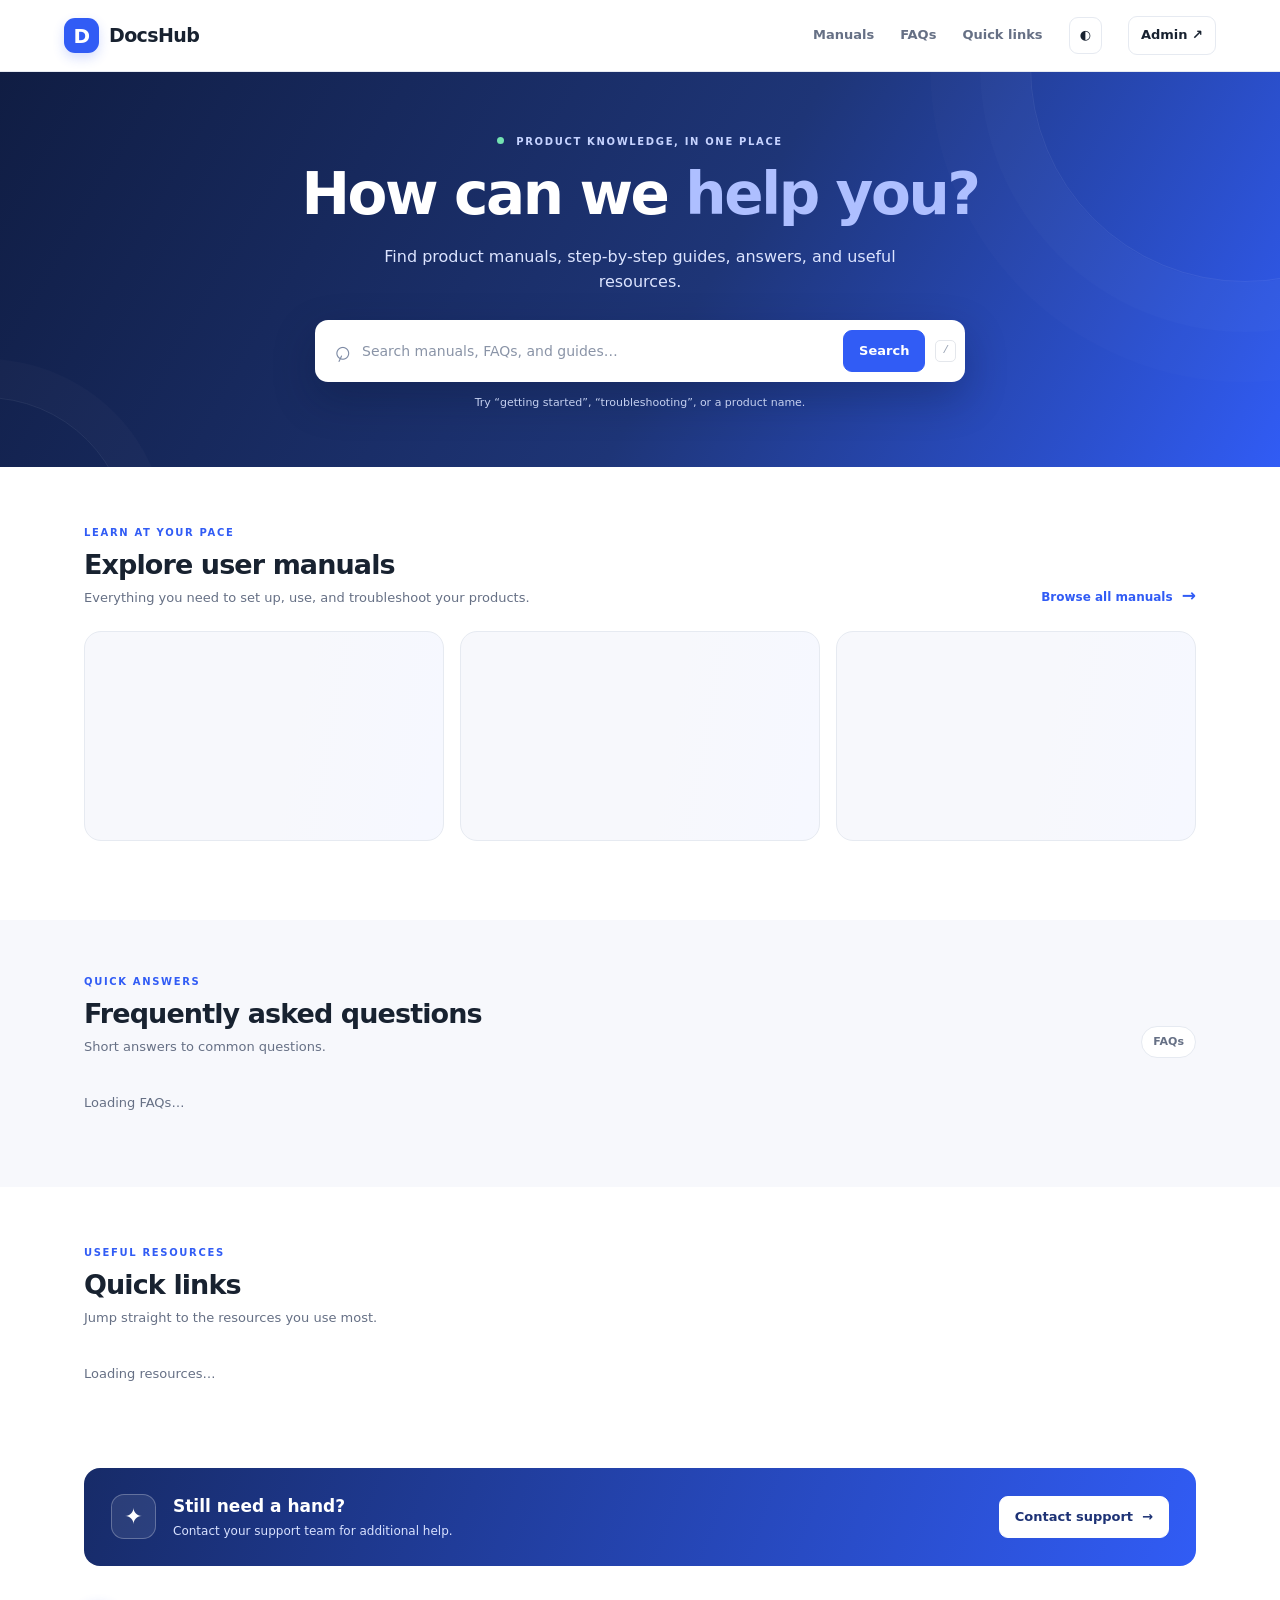
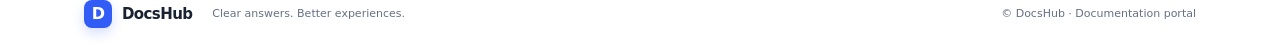
==== index.html @ a4326305 "Add files via upload" ====
<!doctype html>
<html lang="en">
<head>
  <meta charset="utf-8">
  <meta name="viewport" content="width=device-width, initial-scale=1">
  <meta name="description" content="Product manuals, how-to guides, FAQs, and support resources.">
  <meta name="theme-color" content="#172554">
  <title>DocsHub — Help Center</title>
  <link rel="icon" href="assets/images/favicon.svg" type="image/svg+xml">
  <link rel="stylesheet" href="assets/css/styles.css">
</head>
<body>
  <a class="skip-link" href="#main">Skip to content</a>
  <header class="topbar">
    <a class="brand" href="./" aria-label="DocsHub home">
      <span class="brand-mark" aria-hidden="true">D</span><span>DocsHub</span>
    </a>
    <nav class="top-nav" aria-label="Main navigation">
      <a href="#manuals">Manuals</a><a href="#faqs">FAQs</a><a href="#quick-links">Quick links</a>
      <button id="theme-toggle" class="icon-button" type="button" aria-label="Switch color theme" title="Switch theme">◐</button>
      <a class="admin-link" href="https://github.com/YOUR-USERNAME/YOUR-DOCS-REPO" target="_blank" rel="noopener noreferrer">Admin ↗</a>
    </nav>
    <button class="menu-toggle" id="menu-toggle" aria-label="Open navigation" aria-expanded="false">☰</button>
  </header>

  <main id="main">
    <section class="hero">
      <div class="hero-inner">
        <p class="eyebrow"><span class="status-dot"></span> PRODUCT KNOWLEDGE, IN ONE PLACE</p>
        <h1>How can we <span>help you?</span></h1>
        <p class="hero-copy">Find product manuals, step-by-step guides, answers, and useful resources.</p>
        <form class="search-box" id="search-form" role="search">
          <span aria-hidden="true" class="search-icon">⌕</span>
          <label class="sr-only" for="site-search">Search documentation</label>
          <input id="site-search" type="search" placeholder="Search manuals, FAQs, and guides…" autocomplete="off">
          <button type="submit" class="button button-primary">Search</button>
          <kbd class="search-shortcut">/</kbd>
        </form>
        <p class="search-hint">Try “getting started”, “troubleshooting”, or a product name.</p>
      </div>
      <div class="hero-orb orb-one"></div><div class="hero-orb orb-two"></div>
    </section>

    <section class="page-section" id="search-results-section" hidden>
      <div class="section-heading"><div><p class="eyebrow light-eyebrow">SEARCH</p><h2 id="search-results-title">Results</h2><p id="search-results-count" class="muted"></p></div><button id="clear-search" class="button button-quiet" type="button">Clear search</button></div>
      <div id="search-results" class="content-grid"></div>
    </section>

    <section class="page-section" id="manuals">
      <div class="section-heading">
        <div><p class="eyebrow light-eyebrow">LEARN AT YOUR PACE</p><h2>Explore user manuals</h2><p class="muted">Everything you need to set up, use, and troubleshoot your products.</p></div>
        <a class="subtle-link" href="#manual-list">Browse all manuals <span>→</span></a>
      </div>
      <div class="content-grid" id="featured-manuals" aria-live="polite">
        <div class="skeleton-card"></div><div class="skeleton-card"></div><div class="skeleton-card"></div>
      </div>
      <div id="manual-list" class="all-content-list"></div>
    </section>

    <section class="page-section tint-section" id="faqs">
      <div class="section-heading">
        <div><p class="eyebrow light-eyebrow">QUICK ANSWERS</p><h2>Frequently asked questions</h2><p class="muted">Short answers to common questions.</p></div>
        <span class="count-label" id="faq-count">FAQs</span>
      </div>
      <div class="faq-list" id="faq-list"><p class="muted">Loading FAQs…</p></div>
    </section>

    <section class="page-section" id="quick-links">
      <div class="section-heading">
        <div><p class="eyebrow light-eyebrow">USEFUL RESOURCES</p><h2>Quick links</h2><p class="muted">Jump straight to the resources you use most.</p></div>
      </div>
      <div class="quick-links-grid" id="quick-links-list"><p class="muted">Loading resources…</p></div>
    </section>

    <section class="contact-strip">
      <div class="contact-symbol">✦</div><div><h2>Still need a hand?</h2><p>Contact your support team for additional help.</p></div>
      <a href="mailto:support@example.com" class="button button-light" id="support-link">Contact support <span>→</span></a>
    </section>
  </main>

  <footer class="footer">
    <a class="brand footer-brand" href="./"><span class="brand-mark">D</span><span>DocsHub</span></a>
    <p>Clear answers. Better experiences.</p>
    <span>© <span id="year"></span> DocsHub · Documentation portal</span>
  </footer>

  <template id="manual-card-template">
    <article class="doc-card">
      <div class="card-topline"><span class="doc-icon" aria-hidden="true">▤</span><span class="doc-category"></span></div>
      <h3 class="doc-title"></h3><p class="doc-description"></p>
      <div class="doc-card-footer"><span class="doc-updated"></span><a class="doc-open" href="#">Read guide <span>→</span></a></div>
    </article>
  </template>
  <script src="assets/js/app.js" defer></script>
</body>
</html>
---- assets/css/styles.css ----
:root{color-scheme:light;--bg:#fff;--surface:#fff;--surface-soft:#f7f8fc;--surface-tint:#f6f8ff;--ink:#182230;--muted:#667085;--line:#e6eaf1;--blue:#315cf5;--blue-dark:#2447d6;--navy:#101d43;--shadow:0 12px 32px rgba(20,34,70,.055);--radius:17px}
:root[data-theme="dark"]{color-scheme:dark;--bg:#0d1322;--surface:#121b2d;--surface-soft:#101a2b;--surface-tint:#111d35;--ink:#eef2ff;--muted:#aab6ce;--line:#26334a;--blue:#7d99ff;--blue-dark:#9bb0ff;--navy:#0b1430;--shadow:0 12px 32px rgba(0,0,0,.15)}
*{box-sizing:border-box}html{scroll-behavior:smooth;scroll-padding-top:88px}body{margin:0;background:var(--bg);color:var(--ink);font:15px/1.6 Inter,ui-sans-serif,system-ui,-apple-system,BlinkMacSystemFont,"Segoe UI",sans-serif}a{color:inherit;text-decoration:none}button,input{font:inherit}button,a{-webkit-tap-highlight-color:transparent}.skip-link{position:absolute;top:-100px;left:12px;background:var(--surface);padding:10px;z-index:50}.skip-link:focus{top:10px}.sr-only{position:absolute;width:1px;height:1px;padding:0;margin:-1px;overflow:hidden;clip:rect(0,0,0,0);white-space:nowrap;border:0}
.topbar{height:72px;padding:0 clamp(18px,5vw,76px);display:flex;align-items:center;justify-content:space-between;background:var(--surface);border-bottom:1px solid var(--line);position:sticky;top:0;z-index:20}.brand{display:inline-flex;align-items:center;gap:10px;font-size:19px;font-weight:820;letter-spacing:-.6px}.brand-mark{display:grid;place-items:center;width:35px;height:35px;border-radius:11px;background:var(--blue);color:#fff;font-size:20px;font-weight:850;box-shadow:0 5px 12px #315cf533}.top-nav{display:flex;align-items:center;gap:26px;font-size:13px;font-weight:650;color:var(--muted)}.top-nav>a:not(.admin-link):hover{color:var(--blue)}.admin-link{border:1px solid var(--line);padding:8px 12px;border-radius:9px;color:var(--ink)}.icon-button,.menu-toggle{background:transparent;border:1px solid var(--line);border-radius:9px;padding:7px 10px;color:var(--ink)}.menu-toggle{display:none}
.hero{min-height:390px;position:relative;overflow:hidden;display:grid;place-items:center;text-align:center;background:linear-gradient(120deg,#101d43,#1e3577 55%,#315cf5);color:#fff;padding:62px 20px 55px}.hero-inner{width:min(100%,760px);position:relative;z-index:2}.eyebrow{font-size:10px;letter-spacing:1.65px;font-weight:850;margin:0 0 13px;color:#c6d3ff}.status-dot{display:inline-block;width:7px;height:7px;background:#73e2b1;border-radius:50%;margin:0 7px 1px 0}.hero h1{font-size:clamp(38px,5vw,58px);line-height:1.1;letter-spacing:-2.4px;margin:0 0 17px;font-weight:800}.hero h1 span{color:#aebfff}.hero-copy{font-size:16px;color:#dce4ff;margin:0 auto 25px;max-width:530px}.search-box{height:62px;background:white;border:1px solid #ffffff88;border-radius:13px;display:flex;align-items:center;gap:10px;padding:7px 8px 7px 17px;box-shadow:0 16px 42px #07112f45;max-width:650px;margin:0 auto}.search-icon{font-size:28px;line-height:1;color:#7d8aa4;transform:rotate(-20deg)}.search-box input{flex:1;min-width:0;border:0;outline:0;background:transparent;color:#182230;font-size:14px}.search-box input::placeholder{color:#8a94a7}.button{display:inline-flex;justify-content:center;align-items:center;gap:9px;border:1px solid var(--line);border-radius:9px;padding:10px 15px;font-size:13px;font-weight:750;background:var(--surface);color:var(--ink);cursor:pointer;transition:transform .15s,background .15s}.button:hover{transform:translateY(-1px)}.button-primary{background:#315cf5;color:white;border-color:#315cf5}.button-primary:hover{background:#2447d6}.button-quiet{background:var(--surface-soft)}.button-light{background:#fff;color:#1d3275;border-color:#fff}.search-shortcut{font-size:11px;color:#98a2b3;border:1px solid #e4e7ec;border-radius:5px;padding:1px 6px}.search-hint{font-size:11px;color:#c5d0f0;margin:12px 0 0}.hero-orb{position:absolute;border:1px solid #ffffff12;border-radius:50%;pointer-events:none}.orb-one{width:430px;height:430px;right:-180px;top:-220px;box-shadow:0 0 0 50px #ffffff04,0 0 0 100px #ffffff03}.orb-two{width:290px;height:290px;left:-160px;bottom:-220px;box-shadow:0 0 0 38px #ffffff05}
.page-section{max-width:1160px;margin:0 auto;padding:58px 24px 10px}.section-heading{display:flex;align-items:end;justify-content:space-between;gap:20px;margin-bottom:22px}.section-heading h2{font-size:27px;line-height:1.2;letter-spacing:-.9px;margin:0 0 7px}.section-heading .muted{margin:0}.light-eyebrow{color:var(--blue);margin-bottom:8px}.muted{color:var(--muted);font-size:13px}.subtle-link{font-size:12px;color:var(--blue);font-weight:800;white-space:nowrap}.subtle-link span{font-size:17px;margin-left:5px}.content-grid{display:grid;grid-template-columns:repeat(3,minmax(0,1fr));gap:16px}.doc-card{padding:20px 20px 17px;border:1px solid var(--line);background:var(--surface);border-radius:var(--radius);box-shadow:var(--shadow);min-width:0;display:flex;flex-direction:column;transition:transform .18s,border-color .18s}.doc-card:hover{transform:translateY(-3px);border-color:#b7c6ff}.card-topline{display:flex;align-items:center;justify-content:space-between;gap:8px}.doc-icon{width:41px;height:41px;display:grid;place-items:center;border-radius:12px;background:var(--surface-tint);color:var(--blue);font-size:21px}.doc-category{font-size:10px;letter-spacing:.4px;text-transform:uppercase;font-weight:800;color:var(--muted)}.doc-title{font-size:16px;line-height:1.4;letter-spacing:-.2px;margin:17px 0 7px}.doc-description{font-size:12px;line-height:1.7;color:var(--muted);margin:0 0 22px;flex:1}.doc-card-footer{display:flex;align-items:center;justify-content:space-between;gap:8px;border-top:1px solid var(--line);padding-top:13px;font-size:10px;color:var(--muted)}.doc-open{font-size:11px;font-weight:800;color:var(--blue);white-space:nowrap}.doc-open span{font-size:15px;margin-left:3px}.all-content-list{display:grid;grid-template-columns:repeat(2,minmax(0,1fr));gap:9px;margin-top:14px}.list-row{display:flex;align-items:center;gap:10px;border:1px solid var(--line);background:var(--surface);border-radius:10px;padding:12px 14px;font-size:12px}.list-row .list-meta{color:var(--muted);font-size:10px;margin-left:auto}.tint-section{max-width:none;background:var(--surface-soft);margin-top:55px;padding:54px max(24px,calc((100% - 1112px)/2)) 60px}.tint-section .section-heading,.tint-section .faq-list{max-width:1112px;margin-left:auto;margin-right:auto}.count-label{font-size:11px;font-weight:750;color:var(--muted);background:var(--bg);border:1px solid var(--line);border-radius:99px;padding:6px 11px}.faq-list{display:grid;grid-template-columns:repeat(2,minmax(0,1fr));gap:10px}.faq-item{align-self:start;background:var(--surface);border:1px solid var(--line);border-radius:11px;overflow:hidden}.faq-item summary{cursor:pointer;list-style:none;display:flex;gap:12px;align-items:center;padding:15px 16px;font-size:12px;font-weight:750}.faq-item summary::-webkit-details-marker{display:none}.faq-item summary:after{content:"+";margin-left:auto;color:var(--blue);font-size:19px;font-weight:400}.faq-item[open] summary:after{content:"−"}.faq-qmark{display:grid;place-items:center;flex:0 0 25px;width:25px;height:25px;background:var(--surface-tint);color:var(--blue);border-radius:7px}.faq-answer{padding:0 17px 16px 53px;color:var(--muted);font-size:12px;line-height:1.8}.faq-answer p:first-child{margin-top:0}.quick-links-grid{display:grid;grid-template-columns:repeat(3,minmax(0,1fr));gap:12px}.quick-link{display:flex;align-items:center;gap:12px;padding:15px;border:1px solid var(--line);border-radius:12px;background:var(--surface);min-width:0}.quick-link-icon{display:grid;place-items:center;width:37px;height:37px;flex:0 0 37px;background:var(--surface-tint);color:var(--blue);border-radius:10px;font-size:18px}.quick-link-copy{min-width:0}.quick-link-copy strong{display:block;font-size:12px}.quick-link-copy small{display:block;color:var(--muted);font-size:10px;margin-top:2px;overflow-wrap:anywhere}.quick-link-arrow{margin-left:auto;color:var(--blue)}.contact-strip{max-width:1112px;margin:60px auto 0;padding:25px 27px;display:flex;align-items:center;gap:17px;border-radius:16px;background:linear-gradient(110deg,#172b68,#315cf5);color:#fff}.contact-symbol{display:grid;place-items:center;width:45px;height:45px;border:1px solid #ffffff44;background:#ffffff15;border-radius:13px;font-size:22px}.contact-strip h2{font-size:17px;margin:0 0 2px}.contact-strip p{font-size:12px;color:#d8e1ff;margin:0}.contact-strip .button{margin-left:auto;white-space:nowrap}.footer{max-width:1160px;margin:0 auto;padding:34px 24px 28px;display:flex;align-items:center;gap:20px;color:var(--muted);font-size:11px}.footer-brand{color:var(--ink);font-size:15px}.footer-brand .brand-mark{width:28px;height:28px;font-size:16px;border-radius:8px}.footer p{margin:0}.footer>span{margin-left:auto}.skeleton-card{height:210px;border:1px solid var(--line);border-radius:var(--radius);background:linear-gradient(100deg,var(--surface-soft) 30%,var(--surface-tint) 50%,var(--surface-soft) 70%);background-size:200% 100%;animation:shimmer 1.3s infinite}@keyframes shimmer{to{background-position:-200% 0}}.empty-state{grid-column:1/-1;text-align:center;border:1px dashed var(--line);padding:28px;border-radius:12px;color:var(--muted);font-size:13px}.notice{padding:12px 15px;background:var(--surface-tint);border:1px solid var(--line);border-radius:10px;color:var(--muted);font-size:12px}
@media(max-width:850px){.top-nav{gap:15px}.content-grid{grid-template-columns:repeat(2,minmax(0,1fr))}.quick-links-grid{grid-template-columns:repeat(2,minmax(0,1fr))}.contact-strip{margin-left:20px;margin-right:20px}.page-section{padding-top:46px}.tint-section{padding-left:24px;padding-right:24px}}
@media(max-width:620px){.topbar{height:64px}.top-nav{display:none;position:absolute;top:63px;left:0;right:0;background:var(--surface);border-bottom:1px solid var(--line);padding:14px 20px 18px;flex-direction:column;align-items:stretch;gap:0}.top-nav.open{display:flex}.top-nav a,.top-nav button{padding:11px 8px;text-align:left}.menu-toggle{display:block}.hero{min-height:365px;padding:50px 17px}.hero h1{letter-spacing:-1.6px}.hero-copy{font-size:14px}.search-box{height:56px;padding-left:12px;gap:7px}.search-box .button{padding:9px 11px}.search-shortcut{display:none}.page-section{padding:42px 17px 5px}.section-heading{align-items:flex-start;flex-direction:column;gap:10px}.section-heading h2{font-size:24px}.content-grid,.faq-list,.quick-links-grid,.all-content-list{grid-template-columns:1fr}.doc-card{padding:17px}.doc-description{margin-bottom:16px}.tint-section{margin-top:42px;padding:40px 17px}.tint-section .section-heading{margin-bottom:17px}.contact-strip{margin:40px 17px 0;padding:20px;flex-wrap:wrap}.contact-strip .button{margin:8px 0 0;width:100%}.footer{padding:28px 18px;display:grid;grid-template-columns:1fr auto;gap:10px}.footer p{grid-column:1/-1;grid-row:2}.footer>span{grid-column:1/-1;margin:4px 0 0}.faq-answer{padding-left:53px}}
@media(prefers-reduced-motion:reduce){*,*:before,*:after{scroll-behavior:auto!important;animation:none!important;transition:none!important}}

/* Reader styles are also included in styles.css below for single-file simplicity. */
.reader{max-width:850px;margin:20px auto;background:var(--surface);border:1px solid var(--line);border-radius:18px;padding:clamp(22px,5vw,54px);box-shadow:var(--shadow)}.back-button{border:0;background:transparent;color:var(--blue);font-weight:750;cursor:pointer;margin-bottom:18px}.reader h1{font-size:clamp(30px,4vw,42px);line-height:1.15;letter-spacing:-1.4px;margin:8px 0 15px}.reader-meta{font-size:12px;color:var(--muted);border-bottom:1px solid var(--line);padding-bottom:20px}.reader-body{font-size:15px;line-height:1.85;overflow-wrap:anywhere}.reader-body h2,.reader-body h3{line-height:1.3;margin-top:30px}.reader-body a,.reader-feedback a{color:var(--blue);text-decoration:underline}.reader-body blockquote{border-left:3px solid var(--blue);margin:18px 0;padding:9px 15px;background:var(--surface-soft);color:var(--muted)}.reader-body code{background:var(--surface-soft);border:1px solid var(--line);padding:2px 5px;border-radius:4px;font-size:.9em}.reader-feedback{font-size:12px;color:var(--muted);margin:18px 0 0}.reader hr{border:0;border-top:1px solid var(--line);margin-top:30px}
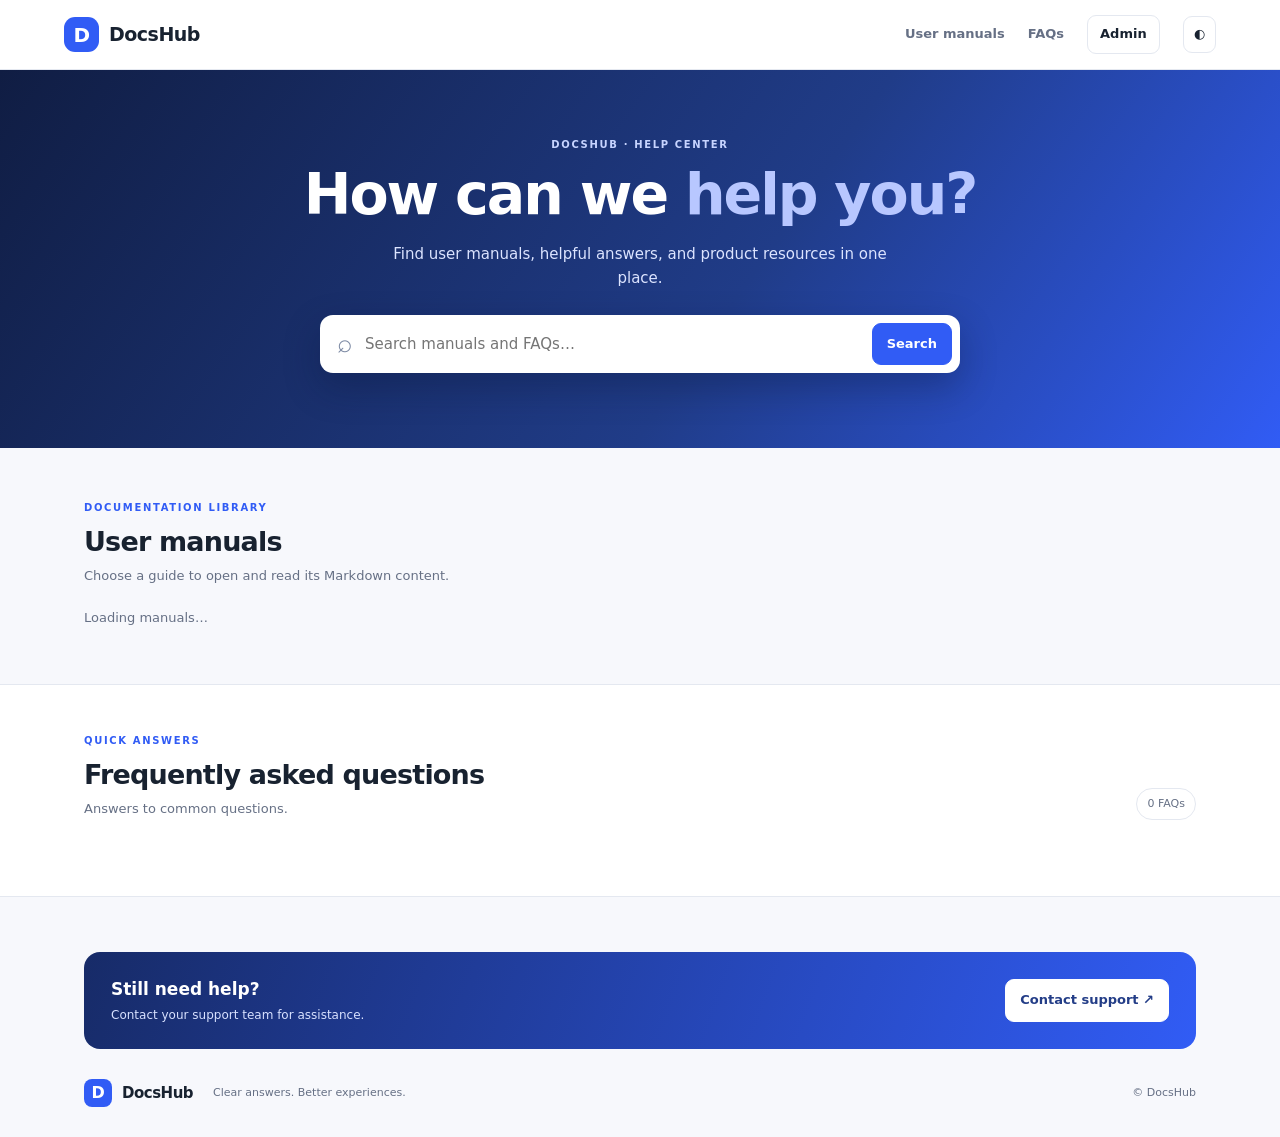
==== commit bd3bb3a1: "Add files via upload" ====
--- a/index.html
+++ b/index.html
@@ -1,96 +1,29 @@
 <!doctype html>
 <html lang="en">
 <head>
-  <meta charset="utf-8">
-  <meta name="viewport" content="width=device-width, initial-scale=1">
-  <meta name="description" content="Product manuals, how-to guides, FAQs, and support resources.">
-  <meta name="theme-color" content="#172554">
-  <title>DocsHub — Help Center</title>
-  <link rel="icon" href="assets/images/favicon.svg" type="image/svg+xml">
-  <link rel="stylesheet" href="assets/css/styles.css">
+<meta charset="utf-8"><meta name="viewport" content="width=device-width,initial-scale=1">
+<meta name="description" content="Browse user manuals and FAQs.">
+<title>DocsHub — User Manuals</title>
+<link rel="stylesheet" href="assets/css/styles.css">
 </head>
 <body>
-  <a class="skip-link" href="#main">Skip to content</a>
-  <header class="topbar">
-    <a class="brand" href="./" aria-label="DocsHub home">
-      <span class="brand-mark" aria-hidden="true">D</span><span>DocsHub</span>
-    </a>
-    <nav class="top-nav" aria-label="Main navigation">
-      <a href="#manuals">Manuals</a><a href="#faqs">FAQs</a><a href="#quick-links">Quick links</a>
-      <button id="theme-toggle" class="icon-button" type="button" aria-label="Switch color theme" title="Switch theme">◐</button>
-      <a class="admin-link" href="https://github.com/YOUR-USERNAME/YOUR-DOCS-REPO" target="_blank" rel="noopener noreferrer">Admin ↗</a>
-    </nav>
-    <button class="menu-toggle" id="menu-toggle" aria-label="Open navigation" aria-expanded="false">☰</button>
-  </header>
-
-  <main id="main">
-    <section class="hero">
-      <div class="hero-inner">
-        <p class="eyebrow"><span class="status-dot"></span> PRODUCT KNOWLEDGE, IN ONE PLACE</p>
-        <h1>How can we <span>help you?</span></h1>
-        <p class="hero-copy">Find product manuals, step-by-step guides, answers, and useful resources.</p>
-        <form class="search-box" id="search-form" role="search">
-          <span aria-hidden="true" class="search-icon">⌕</span>
-          <label class="sr-only" for="site-search">Search documentation</label>
-          <input id="site-search" type="search" placeholder="Search manuals, FAQs, and guides…" autocomplete="off">
-          <button type="submit" class="button button-primary">Search</button>
-          <kbd class="search-shortcut">/</kbd>
-        </form>
-        <p class="search-hint">Try “getting started”, “troubleshooting”, or a product name.</p>
-      </div>
-      <div class="hero-orb orb-one"></div><div class="hero-orb orb-two"></div>
-    </section>
-
-    <section class="page-section" id="search-results-section" hidden>
-      <div class="section-heading"><div><p class="eyebrow light-eyebrow">SEARCH</p><h2 id="search-results-title">Results</h2><p id="search-results-count" class="muted"></p></div><button id="clear-search" class="button button-quiet" type="button">Clear search</button></div>
-      <div id="search-results" class="content-grid"></div>
-    </section>
-
-    <section class="page-section" id="manuals">
-      <div class="section-heading">
-        <div><p class="eyebrow light-eyebrow">LEARN AT YOUR PACE</p><h2>Explore user manuals</h2><p class="muted">Everything you need to set up, use, and troubleshoot your products.</p></div>
-        <a class="subtle-link" href="#manual-list">Browse all manuals <span>→</span></a>
-      </div>
-      <div class="content-grid" id="featured-manuals" aria-live="polite">
-        <div class="skeleton-card"></div><div class="skeleton-card"></div><div class="skeleton-card"></div>
-      </div>
-      <div id="manual-list" class="all-content-list"></div>
-    </section>
-
-    <section class="page-section tint-section" id="faqs">
-      <div class="section-heading">
-        <div><p class="eyebrow light-eyebrow">QUICK ANSWERS</p><h2>Frequently asked questions</h2><p class="muted">Short answers to common questions.</p></div>
-        <span class="count-label" id="faq-count">FAQs</span>
-      </div>
-      <div class="faq-list" id="faq-list"><p class="muted">Loading FAQs…</p></div>
-    </section>
-
-    <section class="page-section" id="quick-links">
-      <div class="section-heading">
-        <div><p class="eyebrow light-eyebrow">USEFUL RESOURCES</p><h2>Quick links</h2><p class="muted">Jump straight to the resources you use most.</p></div>
-      </div>
-      <div class="quick-links-grid" id="quick-links-list"><p class="muted">Loading resources…</p></div>
-    </section>
-
-    <section class="contact-strip">
-      <div class="contact-symbol">✦</div><div><h2>Still need a hand?</h2><p>Contact your support team for additional help.</p></div>
-      <a href="mailto:support@example.com" class="button button-light" id="support-link">Contact support <span>→</span></a>
-    </section>
-  </main>
-
-  <footer class="footer">
-    <a class="brand footer-brand" href="./"><span class="brand-mark">D</span><span>DocsHub</span></a>
-    <p>Clear answers. Better experiences.</p>
-    <span>© <span id="year"></span> DocsHub · Documentation portal</span>
-  </footer>
-
-  <template id="manual-card-template">
-    <article class="doc-card">
-      <div class="card-topline"><span class="doc-icon" aria-hidden="true">▤</span><span class="doc-category"></span></div>
-      <h3 class="doc-title"></h3><p class="doc-description"></p>
-      <div class="doc-card-footer"><span class="doc-updated"></span><a class="doc-open" href="#">Read guide <span>→</span></a></div>
-    </article>
-  </template>
-  <script src="assets/js/app.js" defer></script>
-</body>
-</html>
+<header class="topbar">
+  <a class="brand" href="index.html"><span class="brand-mark">D</span><span>DocsHub</span></a>
+  <nav class="nav"><a href="#manuals">User manuals</a><a href="#faqs">FAQs</a><a class="nav-admin" href="admin.html">Admin</a><button id="theme-toggle" class="icon-btn" aria-label="Toggle dark mode">◐</button></nav>
+  <button class="menu-btn" id="menu-btn" aria-label="Toggle navigation">☰</button>
+</header>
+<main>
+<section class="hero"><div class="hero-inner">
+  <p class="eyebrow">DOCSHUB · HELP CENTER</p><h1>How can we <span>help you?</span></h1>
+  <p class="hero-copy">Find user manuals, helpful answers, and product resources in one place.</p>
+  <form id="search-form" class="searchbox"><span>⌕</span><input id="search-input" type="search" placeholder="Search manuals and FAQs…" aria-label="Search manuals and FAQs"><button class="btn btn-primary">Search</button></form>
+</div></section>
+<section class="section" id="search-results-section" hidden><div class="section-title"><div><p class="eyebrow blue">SEARCH</p><h2 id="search-title">Search results</h2><p id="search-count" class="muted"></p></div><button id="clear-search" class="btn">Clear</button></div><div id="search-results" class="manual-grid"></div></section>
+<section class="section" id="manuals"><div class="section-title"><div><p class="eyebrow blue">DOCUMENTATION LIBRARY</p><h2>User manuals</h2><p class="muted">Choose a guide to open and read its Markdown content.</p></div></div><div id="manual-grid" class="manual-grid"><p class="muted">Loading manuals…</p></div></section>
+<section class="section section-tint" id="faqs"><div class="section-title"><div><p class="eyebrow blue">QUICK ANSWERS</p><h2>Frequently asked questions</h2><p class="muted">Answers to common questions.</p></div><span class="count-pill" id="faq-count">0 FAQs</span></div><div id="faq-list" class="faq-grid"></div></section>
+<section class="contact"><div><h2>Still need help?</h2><p>Contact your support team for assistance.</p></div><a class="btn btn-light" id="support-link" href="mailto:support@example.com">Contact support ↗</a></section>
+</main>
+<footer class="footer"><a class="brand" href="index.html"><span class="brand-mark">D</span><span>DocsHub</span></a><span>Clear answers. Better experiences.</span><span>© <span id="year"></span> DocsHub</span></footer>
+<script src="assets/js/shared.js" defer></script>
+<script src="assets/js/customer.js" defer></script>
+</body></html>
--- a/assets/css/styles.css
+++ b/assets/css/styles.css
@@ -1,12 +1,5 @@
-:root{color-scheme:light;--bg:#fff;--surface:#fff;--surface-soft:#f7f8fc;--surface-tint:#f6f8ff;--ink:#182230;--muted:#667085;--line:#e6eaf1;--blue:#315cf5;--blue-dark:#2447d6;--navy:#101d43;--shadow:0 12px 32px rgba(20,34,70,.055);--radius:17px}
-:root[data-theme="dark"]{color-scheme:dark;--bg:#0d1322;--surface:#121b2d;--surface-soft:#101a2b;--surface-tint:#111d35;--ink:#eef2ff;--muted:#aab6ce;--line:#26334a;--blue:#7d99ff;--blue-dark:#9bb0ff;--navy:#0b1430;--shadow:0 12px 32px rgba(0,0,0,.15)}
-*{box-sizing:border-box}html{scroll-behavior:smooth;scroll-padding-top:88px}body{margin:0;background:var(--bg);color:var(--ink);font:15px/1.6 Inter,ui-sans-serif,system-ui,-apple-system,BlinkMacSystemFont,"Segoe UI",sans-serif}a{color:inherit;text-decoration:none}button,input{font:inherit}button,a{-webkit-tap-highlight-color:transparent}.skip-link{position:absolute;top:-100px;left:12px;background:var(--surface);padding:10px;z-index:50}.skip-link:focus{top:10px}.sr-only{position:absolute;width:1px;height:1px;padding:0;margin:-1px;overflow:hidden;clip:rect(0,0,0,0);white-space:nowrap;border:0}
-.topbar{height:72px;padding:0 clamp(18px,5vw,76px);display:flex;align-items:center;justify-content:space-between;background:var(--surface);border-bottom:1px solid var(--line);position:sticky;top:0;z-index:20}.brand{display:inline-flex;align-items:center;gap:10px;font-size:19px;font-weight:820;letter-spacing:-.6px}.brand-mark{display:grid;place-items:center;width:35px;height:35px;border-radius:11px;background:var(--blue);color:#fff;font-size:20px;font-weight:850;box-shadow:0 5px 12px #315cf533}.top-nav{display:flex;align-items:center;gap:26px;font-size:13px;font-weight:650;color:var(--muted)}.top-nav>a:not(.admin-link):hover{color:var(--blue)}.admin-link{border:1px solid var(--line);padding:8px 12px;border-radius:9px;color:var(--ink)}.icon-button,.menu-toggle{background:transparent;border:1px solid var(--line);border-radius:9px;padding:7px 10px;color:var(--ink)}.menu-toggle{display:none}
-.hero{min-height:390px;position:relative;overflow:hidden;display:grid;place-items:center;text-align:center;background:linear-gradient(120deg,#101d43,#1e3577 55%,#315cf5);color:#fff;padding:62px 20px 55px}.hero-inner{width:min(100%,760px);position:relative;z-index:2}.eyebrow{font-size:10px;letter-spacing:1.65px;font-weight:850;margin:0 0 13px;color:#c6d3ff}.status-dot{display:inline-block;width:7px;height:7px;background:#73e2b1;border-radius:50%;margin:0 7px 1px 0}.hero h1{font-size:clamp(38px,5vw,58px);line-height:1.1;letter-spacing:-2.4px;margin:0 0 17px;font-weight:800}.hero h1 span{color:#aebfff}.hero-copy{font-size:16px;color:#dce4ff;margin:0 auto 25px;max-width:530px}.search-box{height:62px;background:white;border:1px solid #ffffff88;border-radius:13px;display:flex;align-items:center;gap:10px;padding:7px 8px 7px 17px;box-shadow:0 16px 42px #07112f45;max-width:650px;margin:0 auto}.search-icon{font-size:28px;line-height:1;color:#7d8aa4;transform:rotate(-20deg)}.search-box input{flex:1;min-width:0;border:0;outline:0;background:transparent;color:#182230;font-size:14px}.search-box input::placeholder{color:#8a94a7}.button{display:inline-flex;justify-content:center;align-items:center;gap:9px;border:1px solid var(--line);border-radius:9px;padding:10px 15px;font-size:13px;font-weight:750;background:var(--surface);color:var(--ink);cursor:pointer;transition:transform .15s,background .15s}.button:hover{transform:translateY(-1px)}.button-primary{background:#315cf5;color:white;border-color:#315cf5}.button-primary:hover{background:#2447d6}.button-quiet{background:var(--surface-soft)}.button-light{background:#fff;color:#1d3275;border-color:#fff}.search-shortcut{font-size:11px;color:#98a2b3;border:1px solid #e4e7ec;border-radius:5px;padding:1px 6px}.search-hint{font-size:11px;color:#c5d0f0;margin:12px 0 0}.hero-orb{position:absolute;border:1px solid #ffffff12;border-radius:50%;pointer-events:none}.orb-one{width:430px;height:430px;right:-180px;top:-220px;box-shadow:0 0 0 50px #ffffff04,0 0 0 100px #ffffff03}.orb-two{width:290px;height:290px;left:-160px;bottom:-220px;box-shadow:0 0 0 38px #ffffff05}
-.page-section{max-width:1160px;margin:0 auto;padding:58px 24px 10px}.section-heading{display:flex;align-items:end;justify-content:space-between;gap:20px;margin-bottom:22px}.section-heading h2{font-size:27px;line-height:1.2;letter-spacing:-.9px;margin:0 0 7px}.section-heading .muted{margin:0}.light-eyebrow{color:var(--blue);margin-bottom:8px}.muted{color:var(--muted);font-size:13px}.subtle-link{font-size:12px;color:var(--blue);font-weight:800;white-space:nowrap}.subtle-link span{font-size:17px;margin-left:5px}.content-grid{display:grid;grid-template-columns:repeat(3,minmax(0,1fr));gap:16px}.doc-card{padding:20px 20px 17px;border:1px solid var(--line);background:var(--surface);border-radius:var(--radius);box-shadow:var(--shadow);min-width:0;display:flex;flex-direction:column;transition:transform .18s,border-color .18s}.doc-card:hover{transform:translateY(-3px);border-color:#b7c6ff}.card-topline{display:flex;align-items:center;justify-content:space-between;gap:8px}.doc-icon{width:41px;height:41px;display:grid;place-items:center;border-radius:12px;background:var(--surface-tint);color:var(--blue);font-size:21px}.doc-category{font-size:10px;letter-spacing:.4px;text-transform:uppercase;font-weight:800;color:var(--muted)}.doc-title{font-size:16px;line-height:1.4;letter-spacing:-.2px;margin:17px 0 7px}.doc-description{font-size:12px;line-height:1.7;color:var(--muted);margin:0 0 22px;flex:1}.doc-card-footer{display:flex;align-items:center;justify-content:space-between;gap:8px;border-top:1px solid var(--line);padding-top:13px;font-size:10px;color:var(--muted)}.doc-open{font-size:11px;font-weight:800;color:var(--blue);white-space:nowrap}.doc-open span{font-size:15px;margin-left:3px}.all-content-list{display:grid;grid-template-columns:repeat(2,minmax(0,1fr));gap:9px;margin-top:14px}.list-row{display:flex;align-items:center;gap:10px;border:1px solid var(--line);background:var(--surface);border-radius:10px;padding:12px 14px;font-size:12px}.list-row .list-meta{color:var(--muted);font-size:10px;margin-left:auto}.tint-section{max-width:none;background:var(--surface-soft);margin-top:55px;padding:54px max(24px,calc((100% - 1112px)/2)) 60px}.tint-section .section-heading,.tint-section .faq-list{max-width:1112px;margin-left:auto;margin-right:auto}.count-label{font-size:11px;font-weight:750;color:var(--muted);background:var(--bg);border:1px solid var(--line);border-radius:99px;padding:6px 11px}.faq-list{display:grid;grid-template-columns:repeat(2,minmax(0,1fr));gap:10px}.faq-item{align-self:start;background:var(--surface);border:1px solid var(--line);border-radius:11px;overflow:hidden}.faq-item summary{cursor:pointer;list-style:none;display:flex;gap:12px;align-items:center;padding:15px 16px;font-size:12px;font-weight:750}.faq-item summary::-webkit-details-marker{display:none}.faq-item summary:after{content:"+";margin-left:auto;color:var(--blue);font-size:19px;font-weight:400}.faq-item[open] summary:after{content:"−"}.faq-qmark{display:grid;place-items:center;flex:0 0 25px;width:25px;height:25px;background:var(--surface-tint);color:var(--blue);border-radius:7px}.faq-answer{padding:0 17px 16px 53px;color:var(--muted);font-size:12px;line-height:1.8}.faq-answer p:first-child{margin-top:0}.quick-links-grid{display:grid;grid-template-columns:repeat(3,minmax(0,1fr));gap:12px}.quick-link{display:flex;align-items:center;gap:12px;padding:15px;border:1px solid var(--line);border-radius:12px;background:var(--surface);min-width:0}.quick-link-icon{display:grid;place-items:center;width:37px;height:37px;flex:0 0 37px;background:var(--surface-tint);color:var(--blue);border-radius:10px;font-size:18px}.quick-link-copy{min-width:0}.quick-link-copy strong{display:block;font-size:12px}.quick-link-copy small{display:block;color:var(--muted);font-size:10px;margin-top:2px;overflow-wrap:anywhere}.quick-link-arrow{margin-left:auto;color:var(--blue)}.contact-strip{max-width:1112px;margin:60px auto 0;padding:25px 27px;display:flex;align-items:center;gap:17px;border-radius:16px;background:linear-gradient(110deg,#172b68,#315cf5);color:#fff}.contact-symbol{display:grid;place-items:center;width:45px;height:45px;border:1px solid #ffffff44;background:#ffffff15;border-radius:13px;font-size:22px}.contact-strip h2{font-size:17px;margin:0 0 2px}.contact-strip p{font-size:12px;color:#d8e1ff;margin:0}.contact-strip .button{margin-left:auto;white-space:nowrap}.footer{max-width:1160px;margin:0 auto;padding:34px 24px 28px;display:flex;align-items:center;gap:20px;color:var(--muted);font-size:11px}.footer-brand{color:var(--ink);font-size:15px}.footer-brand .brand-mark{width:28px;height:28px;font-size:16px;border-radius:8px}.footer p{margin:0}.footer>span{margin-left:auto}.skeleton-card{height:210px;border:1px solid var(--line);border-radius:var(--radius);background:linear-gradient(100deg,var(--surface-soft) 30%,var(--surface-tint) 50%,var(--surface-soft) 70%);background-size:200% 100%;animation:shimmer 1.3s infinite}@keyframes shimmer{to{background-position:-200% 0}}.empty-state{grid-column:1/-1;text-align:center;border:1px dashed var(--line);padding:28px;border-radius:12px;color:var(--muted);font-size:13px}.notice{padding:12px 15px;background:var(--surface-tint);border:1px solid var(--line);border-radius:10px;color:var(--muted);font-size:12px}
-@media(max-width:850px){.top-nav{gap:15px}.content-grid{grid-template-columns:repeat(2,minmax(0,1fr))}.quick-links-grid{grid-template-columns:repeat(2,minmax(0,1fr))}.contact-strip{margin-left:20px;margin-right:20px}.page-section{padding-top:46px}.tint-section{padding-left:24px;padding-right:24px}}
-@media(max-width:620px){.topbar{height:64px}.top-nav{display:none;position:absolute;top:63px;left:0;right:0;background:var(--surface);border-bottom:1px solid var(--line);padding:14px 20px 18px;flex-direction:column;align-items:stretch;gap:0}.top-nav.open{display:flex}.top-nav a,.top-nav button{padding:11px 8px;text-align:left}.menu-toggle{display:block}.hero{min-height:365px;padding:50px 17px}.hero h1{letter-spacing:-1.6px}.hero-copy{font-size:14px}.search-box{height:56px;padding-left:12px;gap:7px}.search-box .button{padding:9px 11px}.search-shortcut{display:none}.page-section{padding:42px 17px 5px}.section-heading{align-items:flex-start;flex-direction:column;gap:10px}.section-heading h2{font-size:24px}.content-grid,.faq-list,.quick-links-grid,.all-content-list{grid-template-columns:1fr}.doc-card{padding:17px}.doc-description{margin-bottom:16px}.tint-section{margin-top:42px;padding:40px 17px}.tint-section .section-heading{margin-bottom:17px}.contact-strip{margin:40px 17px 0;padding:20px;flex-wrap:wrap}.contact-strip .button{margin:8px 0 0;width:100%}.footer{padding:28px 18px;display:grid;grid-template-columns:1fr auto;gap:10px}.footer p{grid-column:1/-1;grid-row:2}.footer>span{grid-column:1/-1;margin:4px 0 0}.faq-answer{padding-left:53px}}
-@media(prefers-reduced-motion:reduce){*,*:before,*:after{scroll-behavior:auto!important;animation:none!important;transition:none!important}}
-
-/* Reader styles are also included in styles.css below for single-file simplicity. */
-.reader{max-width:850px;margin:20px auto;background:var(--surface);border:1px solid var(--line);border-radius:18px;padding:clamp(22px,5vw,54px);box-shadow:var(--shadow)}.back-button{border:0;background:transparent;color:var(--blue);font-weight:750;cursor:pointer;margin-bottom:18px}.reader h1{font-size:clamp(30px,4vw,42px);line-height:1.15;letter-spacing:-1.4px;margin:8px 0 15px}.reader-meta{font-size:12px;color:var(--muted);border-bottom:1px solid var(--line);padding-bottom:20px}.reader-body{font-size:15px;line-height:1.85;overflow-wrap:anywhere}.reader-body h2,.reader-body h3{line-height:1.3;margin-top:30px}.reader-body a,.reader-feedback a{color:var(--blue);text-decoration:underline}.reader-body blockquote{border-left:3px solid var(--blue);margin:18px 0;padding:9px 15px;background:var(--surface-soft);color:var(--muted)}.reader-body code{background:var(--surface-soft);border:1px solid var(--line);padding:2px 5px;border-radius:4px;font-size:.9em}.reader-feedback{font-size:12px;color:var(--muted);margin:18px 0 0}.reader hr{border:0;border-top:1px solid var(--line);margin-top:30px}
+:root{color-scheme:light;--bg:#f7f8fc;--surface:#fff;--soft:#f3f6ff;--ink:#182230;--muted:#667085;--line:#e4e8f0;--blue:#315cf5;--blue-dark:#2447d6;--navy:#111d43;--shadow:0 12px 32px rgba(20,34,70,.06)}
+:root[data-theme="dark"]{color-scheme:dark;--bg:#0d1322;--surface:#121b2d;--soft:#17233d;--ink:#eef2ff;--muted:#aab6ce;--line:#2a3650;--blue:#8da5ff;--blue-dark:#b2c2ff;--navy:#0b1430;--shadow:0 12px 32px #0002}
+*{box-sizing:border-box}html{scroll-behavior:smooth;scroll-padding-top:90px}body{margin:0;background:var(--bg);color:var(--ink);font:15px/1.6 Inter,ui-sans-serif,system-ui,-apple-system,"Segoe UI",sans-serif}a{color:inherit;text-decoration:none}button,input,textarea{font:inherit}button{cursor:pointer}.topbar{height:70px;padding:0 clamp(17px,5vw,72px);display:flex;align-items:center;justify-content:space-between;gap:20px;background:var(--surface);border-bottom:1px solid var(--line);position:sticky;top:0;z-index:20}.brand{display:inline-flex;align-items:center;gap:10px;font-size:19px;font-weight:850;letter-spacing:-.5px;white-space:nowrap}.brand-mark{display:grid;place-items:center;width:35px;height:35px;border-radius:11px;background:var(--blue);color:#fff;font-weight:900;font-size:20px}.brand-mark.large{width:48px;height:48px;font-size:27px}.nav{display:flex;align-items:center;gap:23px;font-size:13px;font-weight:700;color:var(--muted)}.nav a:hover{color:var(--blue)}.nav-admin{padding:8px 12px;border:1px solid var(--line);border-radius:9px;color:var(--ink)}.icon-btn,.menu-btn{background:transparent;border:1px solid var(--line);border-radius:9px;padding:7px 10px;color:var(--ink)}.menu-btn{display:none}.hero{background:linear-gradient(125deg,#101d43,#203c88 58%,#315cf5);color:white;padding:67px 20px 75px;text-align:center}.hero-inner{max-width:740px;margin:auto}.eyebrow{font-size:10px;letter-spacing:1.65px;font-weight:850;margin:0 0 10px;color:#c7d4ff}.eyebrow.blue{color:var(--blue)}.hero h1{font-size:clamp(36px,5vw,57px);line-height:1.1;letter-spacing:-2px;margin:0 0 16px}.hero h1 span{color:#b8c7ff}.hero-copy{color:#dce4ff;margin:0 auto 25px;max-width:540px}.searchbox{display:flex;align-items:center;gap:10px;max-width:640px;margin:auto;background:white;border-radius:13px;padding:8px 8px 8px 17px;box-shadow:0 14px 36px #09153855}.searchbox>span{font-size:26px;color:#7d8aa4}.searchbox input{flex:1;min-width:0;border:0;outline:0;color:#182230;background:white}.btn{display:inline-flex;justify-content:center;align-items:center;gap:8px;padding:10px 14px;border:1px solid var(--line);border-radius:9px;background:var(--surface);color:var(--ink);font-weight:750;font-size:13px;cursor:pointer}.btn:hover{filter:brightness(.98);transform:translateY(-1px)}.btn-primary{background:var(--blue);border-color:var(--blue);color:white}.btn-primary:hover{background:var(--blue-dark)}.btn-block{width:100%;margin-top:5px}.btn-danger{color:#b42318}.btn-light{background:#fff;color:#233d87;border-color:#fff}.section{max-width:1160px;margin:auto;padding:52px 24px 8px}.section-title{display:flex;align-items:end;justify-content:space-between;gap:18px;margin-bottom:21px}.section-title h2{font-size:27px;line-height:1.2;letter-spacing:-.8px;margin:0 0 7px}.muted{color:var(--muted);font-size:13px;margin:0}.manual-grid{display:grid;grid-template-columns:repeat(3,minmax(0,1fr));gap:15px}.manual-card{background:var(--surface);border:1px solid var(--line);border-radius:15px;padding:19px;box-shadow:var(--shadow);display:flex;flex-direction:column;min-width:0}.manual-card h3{font-size:16px;line-height:1.4;margin:15px 0 7px}.manual-card p{color:var(--muted);font-size:12px;line-height:1.7;margin:0 0 18px;flex:1}.manual-card-top{display:flex;align-items:center;justify-content:space-between;gap:10px}.doc-icon{display:grid;place-items:center;width:39px;height:39px;border-radius:11px;background:var(--soft);color:var(--blue);font-size:20px}.category{font-size:10px;text-transform:uppercase;letter-spacing:.5px;color:var(--muted);font-weight:800}.manual-card-foot{border-top:1px solid var(--line);padding-top:12px;display:flex;justify-content:space-between;align-items:center;gap:8px;font-size:11px}.manual-card-foot a{color:var(--blue);font-weight:800}.section-tint{max-width:none;background:var(--surface);border-top:1px solid var(--line);border-bottom:1px solid var(--line);margin-top:48px;padding:48px max(24px,calc((100% - 1112px)/2)) 55px}.faq-grid{display:grid;grid-template-columns:repeat(2,minmax(0,1fr));gap:10px}.faq-item{background:var(--bg);border:1px solid var(--line);border-radius:11px;overflow:hidden}.faq-item summary{padding:15px;cursor:pointer;font-weight:750;font-size:13px;list-style:none;display:flex;gap:10px}.faq-item summary::-webkit-details-marker{display:none}.faq-item summary:after{content:"+";margin-left:auto;color:var(--blue);font-size:18px}.faq-item[open] summary:after{content:"−"}.faq-answer{padding:0 17px 17px 42px;font-size:12px;color:var(--muted);overflow-wrap:anywhere}.faq-answer a,.markdown-body a{color:var(--blue);text-decoration:underline}.count-pill{font-size:11px;color:var(--muted);border:1px solid var(--line);border-radius:999px;padding:6px 10px}.contact{max-width:1112px;margin:55px auto 0;padding:24px 27px;background:linear-gradient(110deg,#172b68,#315cf5);border-radius:16px;color:white;display:flex;align-items:center;gap:20px}.contact h2{font-size:17px;margin:0 0 3px}.contact p{font-size:12px;color:#d8e1ff;margin:0}.contact .btn{margin-left:auto;white-space:nowrap}.footer{max-width:1160px;margin:auto;padding:30px 24px;display:flex;align-items:center;gap:20px;color:var(--muted);font-size:11px}.footer .brand{font-size:15px;color:var(--ink)}.footer .brand-mark{width:28px;height:28px;border-radius:8px;font-size:16px}.footer>span:last-child{margin-left:auto}.empty{grid-column:1/-1;text-align:center;padding:25px;border:1px dashed var(--line);border-radius:12px;color:var(--muted);font-size:13px}.reader-wrap{max-width:920px;margin:30px auto;padding:0 20px 50px}.back-link{display:inline-block;color:var(--blue);font-weight:750;font-size:13px;margin-bottom:16px}.reader{background:var(--surface);border:1px solid var(--line);border-radius:16px;padding:clamp(22px,5vw,50px);box-shadow:var(--shadow)}.reader h1{font-size:clamp(29px,4vw,42px);line-height:1.2;letter-spacing:-1px;margin:5px 0 12px}.reader-meta{font-size:12px;color:var(--muted);border-bottom:1px solid var(--line);padding-bottom:18px}.markdown-body{font-size:15px;line-height:1.85;overflow-wrap:anywhere}.markdown-body h2,.markdown-body h3{line-height:1.3;margin-top:30px}.markdown-body blockquote{border-left:3px solid var(--blue);padding:8px 14px;margin:15px 0;background:var(--bg);color:var(--muted)}.markdown-body code{background:var(--bg);border:1px solid var(--line);border-radius:4px;padding:2px 5px}.markdown-body img{max-width:100%}.reader hr{border:0;border-top:1px solid var(--line);margin-top:30px}.notice{padding:13px 15px;background:var(--soft);border:1px solid var(--line);border-radius:10px;font-size:12px;color:var(--muted);margin:15px 0}.admin-body{min-height:100vh}.admin-tag{font-size:9px;letter-spacing:1px;background:var(--soft);color:var(--blue);padding:4px 7px;border-radius:5px}.admin-wrap{max-width:1120px;margin:0 auto;padding:35px 22px 70px}.login-shell{max-width:430px;margin:35px auto;text-align:center}.login-brand .large{margin:0 auto 19px}.login-brand h1{font-size:31px;letter-spacing:-1px;margin:0 0 7px}.login-panel{text-align:left;margin-top:25px;padding:24px}.panel{background:var(--surface);border:1px solid var(--line);border-radius:15px;padding:22px;box-shadow:var(--shadow)}.field{display:flex;flex-direction:column;gap:6px;margin-bottom:15px;font-size:13px;font-weight:750}.field input,.field textarea{width:100%;padding:11px 12px;border:1px solid #cfd5e1;border-radius:9px;background:var(--surface);color:var(--ink);outline-color:var(--blue);font-weight:450}.field small{font-size:11px;color:var(--muted);font-weight:450}.login-note{font-size:11px;color:var(--muted);text-align:center;margin:14px 0 0}.back-link{color:var(--blue);font-size:12px;font-weight:750;display:inline-block;margin-top:18px}.alert{border-radius:10px;padding:12px 14px;font-size:12px;margin:13px 0}.alert-error{color:#b42318;background:#fff1f0;border:1px solid #ffd4d0}.alert-warning{background:#fff8e7;color:#7a4b00;border:1px solid #f1d58c}.alert-success{background:#ecfdf3;color:#027a48;border:1px solid #abefc6}.dashboard-heading{display:flex;align-items:center;justify-content:space-between;gap:15px;margin-bottom:22px}.dashboard-heading h1{font-size:29px;letter-spacing:-.8px;margin:0 0 6px}.stat-grid{display:grid;grid-template-columns:repeat(3,minmax(0,1fr));gap:13px;margin:20px 0}.stat-card{background:var(--surface);border:1px solid var(--line);border-radius:12px;padding:17px}.stat-card span{display:block;font-size:12px;color:var(--muted)}.stat-card strong{display:block;font-size:25px;margin-top:3px}.stat-card .stat-small{font-size:13px;margin-top:9px}.tabs{display:flex;gap:7px;border-bottom:1px solid var(--line);margin:25px 0 17px;overflow:auto}.tab{border:0;border-bottom:2px solid transparent;background:transparent;padding:11px 14px;color:var(--muted);font-weight:750;font-size:13px;white-space:nowrap}.tab.active{color:var(--blue);border-color:var(--blue)}.admin-panel{margin-bottom:18px}.panel-heading{display:flex;justify-content:space-between;align-items:center;gap:12px;margin-bottom:18px}.panel-heading h2,.admin-panel h2{font-size:18px;margin:0 0 4px}.form-wrap{padding:18px;background:var(--bg);border:1px solid var(--line);border-radius:12px;margin:18px 0}.form-grid{display:grid;grid-template-columns:repeat(2,minmax(0,1fr));gap:0 15px}.field.full{grid-column:1/-1}.form-actions{display:flex;justify-content:flex-end;gap:9px;margin-top:10px}.managed-list{display:grid;gap:10px}.managed-item{display:flex;align-items:flex-start;gap:12px;padding:14px;border:1px solid var(--line);border-radius:11px}.managed-icon{display:grid;place-items:center;flex:0 0 36px;width:36px;height:36px;border-radius:10px;background:var(--soft);color:var(--blue)}.managed-copy{min-width:0;flex:1}.managed-copy strong{display:block;font-size:13px;overflow-wrap:anywhere}.managed-copy p{font-size:11px;color:var(--muted);margin:3px 0;overflow-wrap:anywhere}.managed-copy a{font-size:11px;color:var(--blue);overflow-wrap:anywhere}.managed-actions{display:flex;gap:6px;flex-wrap:wrap}.btn-small{font-size:11px;padding:6px 9px}.settings-actions{display:flex;gap:9px;flex-wrap:wrap;margin:17px 0}.upload-btn{cursor:pointer}.admin-footer{border-top:1px solid var(--line)}[hidden]{display:none!important}
+@media(max-width:800px){.manual-grid{grid-template-columns:repeat(2,minmax(0,1fr))}.contact{margin-left:20px;margin-right:20px}.section-tint{padding-left:24px;padding-right:24px}}
+@media(max-width:600px){.topbar{height:63px}.nav{display:none;position:absolute;top:62px;left:0;right:0;background:var(--surface);border-bottom:1px solid var(--line);padding:10px 18px;flex-direction:column;align-items:stretch;gap:4px}.nav.open{display:flex}.nav a,.nav button{text-align:left;padding:10px}.menu-btn{display:block}.hero{padding:52px 17px}.hero h1{letter-spacing:-1.3px}.searchbox{padding:7px 7px 7px 12px;gap:7px}.searchbox .btn{padding:9px 10px}.section{padding:40px 17px 4px}.section-title{align-items:flex-start;flex-direction:column;gap:9px}.section-title h2{font-size:24px}.manual-grid,.faq-grid{grid-template-columns:1fr}.section-tint{margin-top:40px;padding:38px 17px}.contact{margin:40px 17px 0;padding:20px;flex-wrap:wrap}.contact .btn{margin:7px 0 0;width:100%}.footer{padding:25px 17px;display:grid;grid-template-columns:1fr;gap:10px}.footer>span:last-child{margin-left:0}.admin-wrap{padding:24px 14px 45px}.login-shell{margin:18px auto}.panel{padding:17px}.dashboard-heading{align-items:flex-start}.dashboard-heading h1{font-size:25px}.stat-grid{grid-template-columns:1fr 1fr}.stat-card:last-child{grid-column:1/-1}.form-grid{grid-template-columns:1fr}.field.full{grid-column:auto}.panel-heading{align-items:flex-start;flex-direction:column}.managed-item{flex-wrap:wrap}.managed-actions{width:100%;padding-left:48px}.form-actions .btn{flex:1}.settings-actions>*{width:100%}}
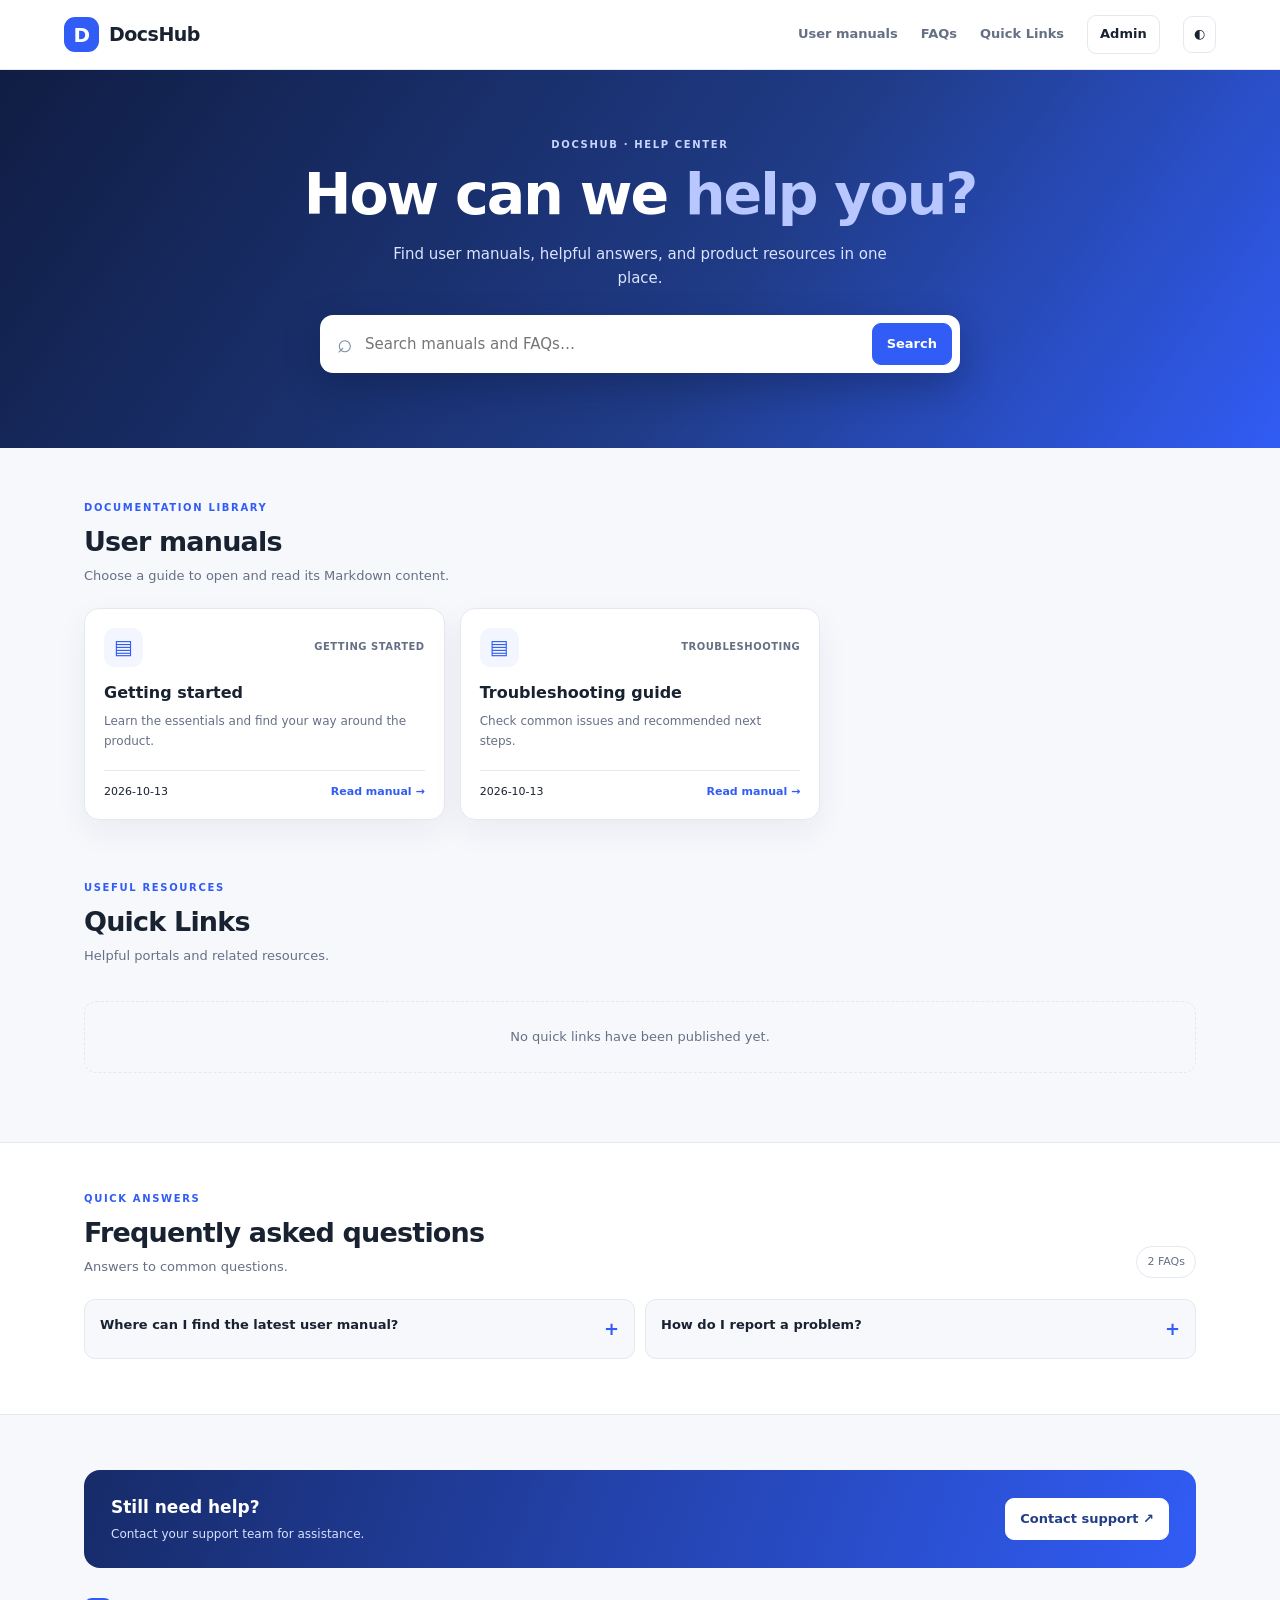
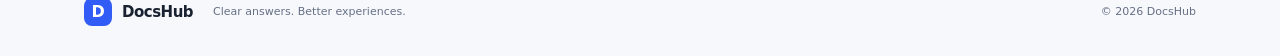
==== commit 1f967132: "Add files via upload" ====
--- a/index.html
+++ b/index.html
@@ -9,7 +9,7 @@
 <body>
 <header class="topbar">
   <a class="brand" href="index.html"><span class="brand-mark">D</span><span>DocsHub</span></a>
-  <nav class="nav"><a href="#manuals">User manuals</a><a href="#faqs">FAQs</a><a class="nav-admin" href="admin.html">Admin</a><button id="theme-toggle" class="icon-btn" aria-label="Toggle dark mode">◐</button></nav>
+  <nav class="nav"><a href="#manuals">User manuals</a><a href="#faqs">FAQs</a><a href="#quick-links">Quick Links</a><a class="nav-admin" href="admin.html">Admin</a><button id="theme-toggle" class="icon-btn" aria-label="Toggle dark mode">◐</button></nav>
   <button class="menu-btn" id="menu-btn" aria-label="Toggle navigation">☰</button>
 </header>
 <main>
@@ -20,6 +20,7 @@
 </div></section>
 <section class="section" id="search-results-section" hidden><div class="section-title"><div><p class="eyebrow blue">SEARCH</p><h2 id="search-title">Search results</h2><p id="search-count" class="muted"></p></div><button id="clear-search" class="btn">Clear</button></div><div id="search-results" class="manual-grid"></div></section>
 <section class="section" id="manuals"><div class="section-title"><div><p class="eyebrow blue">DOCUMENTATION LIBRARY</p><h2>User manuals</h2><p class="muted">Choose a guide to open and read its Markdown content.</p></div></div><div id="manual-grid" class="manual-grid"><p class="muted">Loading manuals…</p></div></section>
+<section class="section" id="quick-links"><div class="section-title"><div><p class="eyebrow blue">USEFUL RESOURCES</p><h2>Quick Links</h2><p class="muted">Helpful portals and related resources.</p></div></div><div id="quick-links-grid" class="manual-grid"></div></section>
 <section class="section section-tint" id="faqs"><div class="section-title"><div><p class="eyebrow blue">QUICK ANSWERS</p><h2>Frequently asked questions</h2><p class="muted">Answers to common questions.</p></div><span class="count-pill" id="faq-count">0 FAQs</span></div><div id="faq-list" class="faq-grid"></div></section>
 <section class="contact"><div><h2>Still need help?</h2><p>Contact your support team for assistance.</p></div><a class="btn btn-light" id="support-link" href="mailto:support@example.com">Contact support ↗</a></section>
 </main>
